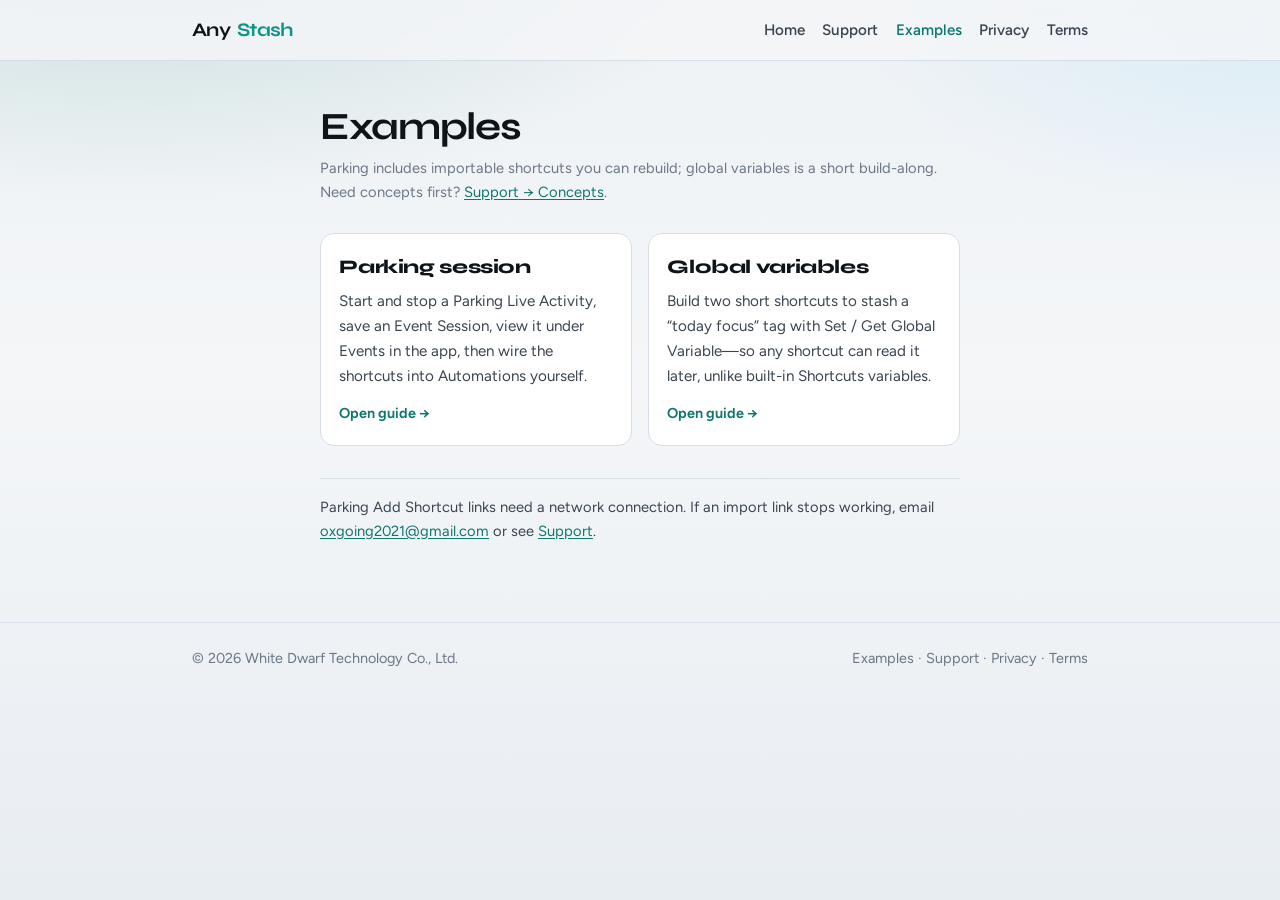
==== examples/index.html @ e467a888 "上线 Examples 案例页：停车导入与变量跟做教程。 含 CarPlay 自动化说明、教程截图、导航与 sitemap，便于用户从官网动手搭 Shortcuts。  Co-authored-by:" ====
<!DOCTYPE html>
<html lang="en">
  <head>
    <meta charset="utf-8" />
    <meta name="viewport" content="width=device-width, initial-scale=1" />
    <title>Examples — AnyStash</title>
    <meta
      name="description"
      content="Example Shortcuts for AnyStash: importable parking Live Activities, plus a short global-variables build-along."
    />
    <meta name="application-name" content="AnyStash" />
    <link rel="canonical" href="https://anystash.izip.vip/examples/" />
    <meta property="og:site_name" content="AnyStash" />
    <meta property="og:type" content="website" />
    <meta property="og:title" content="Examples — AnyStash" />
    <meta
      property="og:description"
      content="Example Shortcuts for AnyStash: importable parking Live Activities, plus a short global-variables build-along."
    />
    <meta property="og:url" content="https://anystash.izip.vip/examples/" />
    <link rel="preconnect" href="https://fonts.googleapis.com" />
    <link rel="preconnect" href="https://fonts.gstatic.com" crossorigin />
    <link
      href="https://fonts.googleapis.com/css2?family=Figtree:wght@400;550;650;700&family=Syne:wght@700;750&display=swap"
      rel="stylesheet"
    />
    <link rel="stylesheet" href="../assets/styles.css" />
  </head>
  <body>
    <header class="site-header">
      <div class="site-header__inner">
        <a class="brand" href="../">Any<span>Stash</span></a>
        <nav class="nav" aria-label="Primary">
          <a href="../">Home</a>
          <a href="../support/">Support</a>
          <a href="./" aria-current="page">Examples</a>
          <a href="../privacy/">Privacy</a>
          <a href="../terms/">Terms</a>
        </nav>
      </div>
    </header>

    <main>
      <article class="prose">
        <h1>Examples</h1>
        <p class="meta">
          Parking includes importable shortcuts you can rebuild; global
          variables is a short build-along. Need concepts first?
          <a href="../support/#concepts">Support → Concepts</a>.
        </p>

        <div class="example-grid">
          <a class="example-card" href="parking/">
            <h2>Parking session</h2>
            <p>
              Start and stop a Parking Live Activity, save an Event Session,
              view it under Events in the app, then wire the shortcuts into
              Automations yourself.
            </p>
            <span class="example-card__more">Open guide →</span>
          </a>
          <a class="example-card" href="variables/">
            <h2>Global variables</h2>
            <p>
              Build two short shortcuts to stash a “today focus” tag with Set /
              Get Global Variable—so any shortcut can read it later, unlike
              built-in Shortcuts variables.
            </p>
            <span class="example-card__more">Open guide →</span>
          </a>
        </div>

        <p class="example-footer-note">
          Parking Add Shortcut links need a network connection. If an import
          link stops working, email
          <a href="mailto:oxgoing2021@gmail.com?subject=AnyStash%20Feedback"
            >oxgoing2021@gmail.com</a
          >
          or see <a href="../support/">Support</a>.
        </p>
      </article>
    </main>

    <footer class="site-footer">
      <div class="site-footer__inner">
        <span>© 2026 White Dwarf Technology Co., Ltd.</span>
        <span>
          <a href="./">Examples</a>
          ·
          <a href="../support/">Support</a>
          ·
          <a href="../privacy/">Privacy</a>
          ·
          <a href="../terms/">Terms</a>
        </span>
      </div>
    </footer>
  </body>
</html>
---- assets/styles.css ----
:root {
  --ink: #0f1419;
  --ink-soft: #3a4550;
  --mute: #6b7785;
  --paper: #f4f6f8;
  --paper-elevated: #ffffff;
  --line: #d8dee6;
  --accent: #0d9488;
  --accent-deep: #0f766e;
  --accent-wash: rgba(13, 148, 136, 0.12);
  --glow: rgba(15, 118, 110, 0.18);
  --radius: 14px;
  --font-display: "Syne", system-ui, sans-serif;
  --font-body: "Figtree", system-ui, sans-serif;
  --max: 40rem;
  --wide: 56rem;
}

*,
*::before,
*::after {
  box-sizing: border-box;
}

html {
  scroll-behavior: smooth;
}

body {
  margin: 0;
  min-height: 100vh;
  font-family: var(--font-body);
  font-size: 1.0625rem;
  line-height: 1.65;
  color: var(--ink);
  background: var(--paper);
  background-image:
    radial-gradient(ellipse 90% 60% at 10% -10%, var(--glow), transparent 55%),
    radial-gradient(ellipse 70% 50% at 100% 0%, rgba(56, 189, 248, 0.12), transparent 50%),
    linear-gradient(180deg, #eef2f5 0%, var(--paper) 42%, #e8edf2 100%);
  background-attachment: fixed;
}

a {
  color: var(--accent-deep);
  text-underline-offset: 0.15em;
}

a:hover {
  color: var(--accent);
}

.site-header {
  position: sticky;
  top: 0;
  z-index: 10;
  backdrop-filter: blur(12px);
  background: rgba(244, 246, 248, 0.82);
  border-bottom: 1px solid var(--line);
}

.site-header__inner,
.site-footer__inner,
.shell {
  width: min(100% - 2rem, var(--wide));
  margin-inline: auto;
}

.site-header__inner {
  display: flex;
  align-items: center;
  justify-content: space-between;
  gap: 1rem;
  padding: 0.9rem 0;
}

.brand {
  display: inline-flex;
  align-items: baseline;
  gap: 0.4rem;
  text-decoration: none;
  color: var(--ink);
  font-family: var(--font-display);
  font-weight: 700;
  font-size: 1.2rem;
  letter-spacing: -0.03em;
}

.brand span {
  color: var(--accent);
}

.nav {
  display: flex;
  flex-wrap: wrap;
  gap: 0.35rem 1.1rem;
  font-size: 0.95rem;
}

.nav a {
  text-decoration: none;
  color: var(--ink-soft);
  font-weight: 550;
}

.nav a:hover,
.nav a[aria-current="page"] {
  color: var(--accent-deep);
}

main {
  padding: 2.75rem 0 4rem;
}

.hero {
  width: min(100% - 2rem, var(--wide));
  margin: 0 auto 2.5rem;
  animation: rise 0.7s ease-out both;
}

.hero__eyebrow {
  margin: 0 0 0.75rem;
  font-size: 0.8rem;
  font-weight: 650;
  letter-spacing: 0.14em;
  text-transform: uppercase;
  color: var(--accent-deep);
}

.hero h1 {
  margin: 0 0 0.85rem;
  font-family: var(--font-display);
  font-size: clamp(2.4rem, 6vw, 3.6rem);
  font-weight: 750;
  letter-spacing: -0.045em;
  line-height: 1.05;
}

.hero__lead {
  margin: 0;
  max-width: 38rem;
  font-size: 1.15rem;
  color: var(--ink-soft);
}

.hero__lead strong {
  color: var(--ink);
  font-weight: 650;
}

.hero__aside {
  margin: 1rem 0 0;
  max-width: 38rem;
  font-size: 0.98rem;
  color: var(--mute);
}

.actions {
  display: flex;
  flex-wrap: wrap;
  gap: 0.75rem;
  margin-top: 1.6rem;
}

.btn {
  display: inline-flex;
  align-items: center;
  justify-content: center;
  padding: 0.7rem 1.15rem;
  border-radius: 999px;
  font-weight: 650;
  font-size: 0.95rem;
  text-decoration: none;
  border: 1px solid transparent;
  transition: transform 0.15s ease, background 0.15s ease, border-color 0.15s ease;
}

.btn:hover {
  transform: translateY(-1px);
}

.btn--primary {
  background: var(--ink);
  color: #fff;
}

.btn--primary:hover {
  background: #1c2530;
  color: #fff;
}

.btn--ghost {
  background: var(--paper-elevated);
  border-color: var(--line);
  color: var(--ink);
}

.btn--ghost:hover {
  border-color: var(--accent);
  color: var(--accent-deep);
}

.panel {
  width: min(100% - 2rem, var(--wide));
  margin: 0 auto 1.25rem;
  padding: 1.35rem 1.4rem;
  background: var(--paper-elevated);
  border: 1px solid var(--line);
  border-radius: var(--radius);
  box-shadow: 0 1px 0 rgba(15, 20, 25, 0.03);
  animation: rise 0.7s ease-out both;
  animation-delay: 0.08s;
}

.panel h2 {
  margin: 0 0 0.55rem;
  font-family: var(--font-display);
  font-size: 1.35rem;
  letter-spacing: -0.03em;
}

.panel p:last-child,
.panel ul:last-child {
  margin-bottom: 0;
}

.panel p,
.panel li {
  color: var(--ink-soft);
}

.grid-2 {
  display: grid;
  gap: 1rem;
  width: min(100% - 2rem, var(--wide));
  margin: 0 auto;
}

@media (min-width: 720px) {
  .grid-2 {
    grid-template-columns: 1fr 1fr;
  }
}

.grid-2 .panel {
  width: auto;
  margin: 0;
}

.grid-2 .panel:nth-child(2) {
  animation-delay: 0.12s;
}

.grid-2 .panel:nth-child(3) {
  animation-delay: 0.16s;
}

.grid-2 .panel:nth-child(4) {
  animation-delay: 0.2s;
}

.panel--foot {
  margin-top: 1.25rem;
  animation-delay: 0.24s;
}

.prose {
  width: min(100% - 2rem, var(--max));
  margin: 0 auto;
  animation: rise 0.55s ease-out both;
}

.prose h1 {
  margin: 0 0 0.4rem;
  font-family: var(--font-display);
  font-size: clamp(1.9rem, 4vw, 2.4rem);
  letter-spacing: -0.035em;
  line-height: 1.15;
}

.prose .meta {
  margin: 0 0 1.75rem;
  color: var(--mute);
  font-size: 0.92rem;
}

.prose h2 {
  scroll-margin-top: 5.5rem;
  margin: 1.85rem 0 0.55rem;
  font-family: var(--font-display);
  font-size: 1.2rem;
  letter-spacing: -0.02em;
}

.prose p,
.prose li {
  color: var(--ink-soft);
}

.prose ul {
  padding-left: 1.15rem;
}

.faq details {
  border-top: 1px solid var(--line);
  padding: 0.85rem 0;
}

.faq details:last-child {
  border-bottom: 1px solid var(--line);
}

.faq summary {
  cursor: pointer;
  font-weight: 650;
  color: var(--ink);
  list-style: none;
}

.faq summary::-webkit-details-marker {
  display: none;
}

.faq summary::after {
  content: "+";
  float: right;
  color: var(--accent);
  font-weight: 700;
}

.faq details[open] summary::after {
  content: "–";
}

.faq details p {
  margin: 0.65rem 0 0.15rem;
}

.faq details p + p,
.faq details p + ul,
.faq details ul + p {
  margin-top: 0.55rem;
}

.faq ul {
  margin: 0.45rem 0 0.15rem;
  padding-left: 1.15rem;
  color: var(--ink-soft);
}

.faq li {
  margin: 0.25rem 0;
}

.faq code {
  font-family: ui-monospace, SFMono-Regular, Menlo, Monaco, Consolas, monospace;
  font-size: 0.88em;
  padding: 0.08em 0.35em;
  border-radius: 0.3rem;
  background: var(--accent-wash);
  color: var(--ink);
}

.site-footer {
  border-top: 1px solid var(--line);
  padding: 1.5rem 0 2rem;
  color: var(--mute);
  font-size: 0.9rem;
}

.site-footer__inner {
  display: flex;
  flex-wrap: wrap;
  gap: 0.75rem 1.5rem;
  justify-content: space-between;
}

.site-footer a {
  color: var(--mute);
  text-decoration: none;
}

.site-footer a:hover {
  color: var(--accent-deep);
}

.chip {
  display: inline-block;
  padding: 0.2rem 0.55rem;
  border-radius: 999px;
  background: var(--accent-wash);
  color: var(--accent-deep);
  font-size: 0.78rem;
  font-weight: 650;
  letter-spacing: 0.02em;
}

@keyframes rise {
  from {
    opacity: 0;
    transform: translateY(10px);
  }
  to {
    opacity: 1;
    transform: translateY(0);
  }
}

@media (prefers-reduced-motion: reduce) {
  *,
  *::before,
  *::after {
    animation: none !important;
    transition: none !important;
  }
}

/* —— Examples —— */
.example-grid {
  display: grid;
  gap: 1rem;
  margin: 1.25rem 0 1.75rem;
}

@media (min-width: 40rem) {
  .example-grid {
    grid-template-columns: 1fr 1fr;
  }
}

.example-card {
  display: block;
  padding: 1.1rem 1.15rem 1.2rem;
  border: 1px solid var(--line);
  border-radius: var(--radius);
  background: var(--paper-elevated);
  text-decoration: none;
  color: inherit;
  transition: border-color 0.15s ease, box-shadow 0.15s ease;
}

.example-card:hover {
  border-color: var(--accent);
  box-shadow: 0 8px 24px rgba(15, 20, 25, 0.06);
}

.example-card h2 {
  margin: 0 0 0.4rem;
  font-family: var(--font-display);
  font-size: 1.2rem;
  font-weight: 750;
}

.example-card p {
  margin: 0;
  color: var(--ink-soft);
  font-size: 0.95rem;
}

.example-card__more {
  display: inline-block;
  margin-top: 0.75rem;
  color: var(--accent-deep);
  font-weight: 650;
  font-size: 0.9rem;
}

.cta-row {
  display: flex;
  flex-wrap: wrap;
  gap: 0.65rem;
  margin: 1rem 0 0.5rem;
}

.cta-row .btn {
  text-decoration: none;
}

.btn.is-disabled,
a.btn.is-disabled {
  opacity: 0.55;
  pointer-events: none;
  cursor: not-allowed;
}

.cta-note {
  margin: 0.35rem 0 1.25rem;
  color: var(--mute);
  font-size: 0.92rem;
}

.callout {
  margin: 1.25rem 0;
  padding: 0.9rem 1rem;
  border-left: 3px solid var(--accent);
  background: var(--accent-wash);
  border-radius: 0 var(--radius) var(--radius) 0;
}

.callout p:last-child {
  margin-bottom: 0;
}

.steps {
  margin: 1rem 0 1.5rem;
  padding-left: 1.25rem;
}

.steps > li {
  margin: 0 0 1.25rem;
}

.steps > li::marker {
  font-weight: 700;
  color: var(--accent-deep);
}

figure.shot {
  margin: 0.75rem 0 0;
  padding: 0;
}

figure.shot img {
  display: block;
  width: 100%;
  max-width: 22rem;
  height: auto;
  border-radius: calc(var(--radius) - 4px);
  border: 1px solid var(--line);
  background: var(--paper-elevated);
}

figure.shot.shot--placeholder {
  display: flex;
  align-items: center;
  justify-content: center;
  min-height: 10rem;
  max-width: 22rem;
  border: 1px dashed var(--line);
  border-radius: calc(var(--radius) - 4px);
  background: rgba(15, 20, 25, 0.03);
  color: var(--mute);
  font-size: 0.88rem;
  text-align: center;
  padding: 1rem;
}

figure.shot figcaption {
  margin-top: 0.4rem;
  color: var(--mute);
  font-size: 0.86rem;
}

/* Optional help under example screenshots — collapsed by default */
.shot-aside {
  max-width: 22rem;
  margin: 0.35rem 0 0;
}

.shot-aside summary {
  cursor: pointer;
  list-style: none;
  color: var(--mute);
  font-size: 0.86rem;
  font-weight: 550;
}

.shot-aside summary::-webkit-details-marker {
  display: none;
}

.shot-aside summary::before {
  content: "?";
  display: inline-flex;
  align-items: center;
  justify-content: center;
  width: 1.05rem;
  height: 1.05rem;
  margin-right: 0.35rem;
  border: 1px solid var(--line);
  border-radius: 999px;
  font-size: 0.72rem;
  font-weight: 700;
  color: var(--mute);
  vertical-align: -0.05em;
}

.shot-aside p {
  margin: 0.45rem 0 0;
  color: var(--mute);
  font-size: 0.86rem;
  line-height: 1.45;
}

.example-footer-note {
  margin-top: 2rem;
  padding-top: 1rem;
  border-top: 1px solid var(--line);
  color: var(--mute);
  font-size: 0.92rem;
}
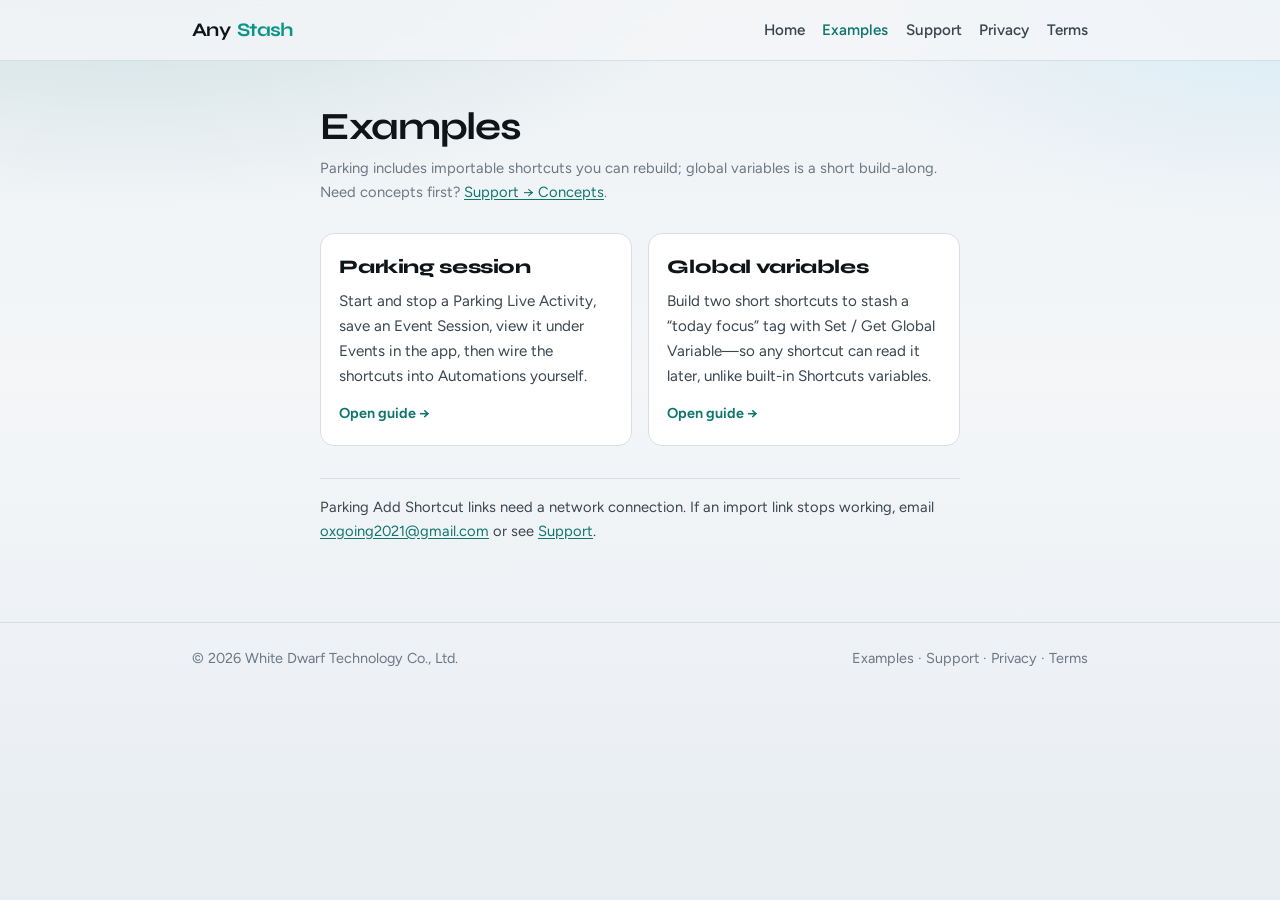
==== commit 57df1895: "将主导航 Examples 置于 Support 之前。 优先露出动手案例入口，降低新用户先读 FAQ 的摩擦。  Co-authored-by: Cursor <cursoragent@cursor" ====
--- a/examples/index.html
+++ b/examples/index.html
@@ -32,8 +32,8 @@
         <a class="brand" href="../">Any<span>Stash</span></a>
         <nav class="nav" aria-label="Primary">
           <a href="../">Home</a>
+          <a href="./" aria-current="page">Examples</a>
           <a href="../support/">Support</a>
-          <a href="./" aria-current="page">Examples</a>
           <a href="../privacy/">Privacy</a>
           <a href="../terms/">Terms</a>
         </nav>
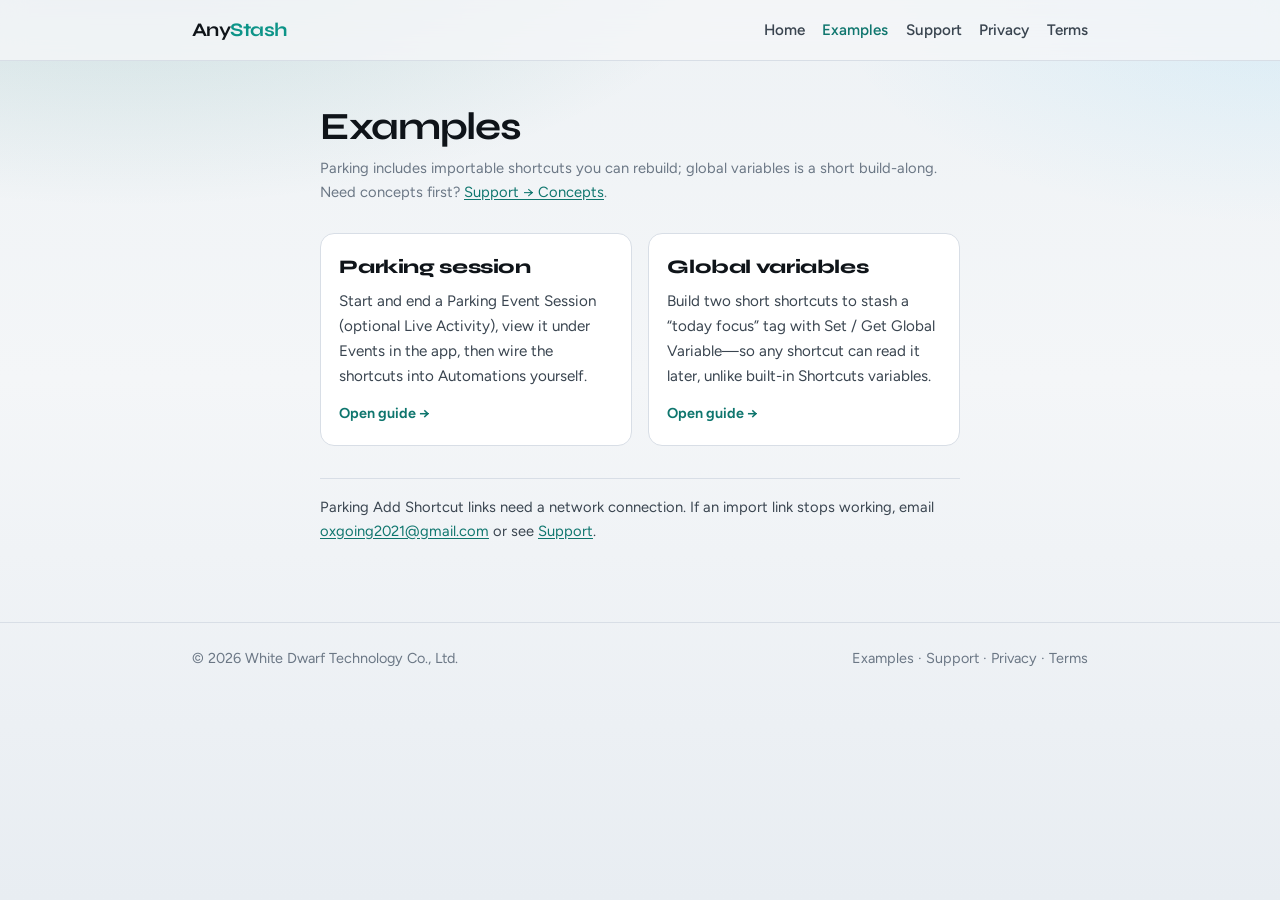
==== commit 59417e0f: "文档：session-first 教程与 Support 口径（待 App 上架再发站） 统一 Event Session 入口文案；Parking 增加可展开参数指南；Support 增加遗留 St" ====
--- a/examples/index.html
+++ b/examples/index.html
@@ -6,7 +6,7 @@
     <title>Examples — AnyStash</title>
     <meta
       name="description"
-      content="Example Shortcuts for AnyStash: importable parking Live Activities, plus a short global-variables build-along."
+      content="Example Shortcuts for AnyStash: importable Parking Event Sessions (optional Live Activity), plus a short global-variables build-along."
     />
     <meta name="application-name" content="AnyStash" />
     <link rel="canonical" href="https://anystash.izip.vip/examples/" />
@@ -15,7 +15,7 @@
     <meta property="og:title" content="Examples — AnyStash" />
     <meta
       property="og:description"
-      content="Example Shortcuts for AnyStash: importable parking Live Activities, plus a short global-variables build-along."
+      content="Example Shortcuts for AnyStash: importable Parking Event Sessions (optional Live Activity), plus a short global-variables build-along."
     />
     <meta property="og:url" content="https://anystash.izip.vip/examples/" />
     <link rel="preconnect" href="https://fonts.googleapis.com" />
@@ -53,7 +53,7 @@
           <a class="example-card" href="parking/">
             <h2>Parking session</h2>
             <p>
-              Start and stop a Parking Live Activity, save an Event Session,
+              Start and end a Parking Event Session (optional Live Activity),
               view it under Events in the app, then wire the shortcuts into
               Automations yourself.
             </p>
--- a/assets/styles.css
+++ b/assets/styles.css
@@ -77,13 +77,14 @@
 .brand {
   display: inline-flex;
   align-items: baseline;
-  gap: 0.4rem;
+  gap: 0;
   text-decoration: none;
   color: var(--ink);
   font-family: var(--font-display);
   font-weight: 700;
   font-size: 1.2rem;
   letter-spacing: -0.03em;
+  flex-shrink: 0;
 }
 
 .brand span {
@@ -106,6 +107,23 @@
 .nav a:hover,
 .nav a[aria-current="page"] {
   color: var(--accent-deep);
+}
+
+/* Mobile only: keep type size, tighten item spacing; wrap if needed */
+@media (max-width: 480px) {
+  .site-header__inner {
+    width: min(100% - 1.25rem, var(--wide));
+    gap: 0.35rem;
+    padding: 0.8rem 0;
+  }
+
+  .nav {
+    gap: 0.1rem 0.28rem;
+  }
+
+  .nav a {
+    padding: 0.15rem 0.12rem;
+  }
 }
 
 main {
